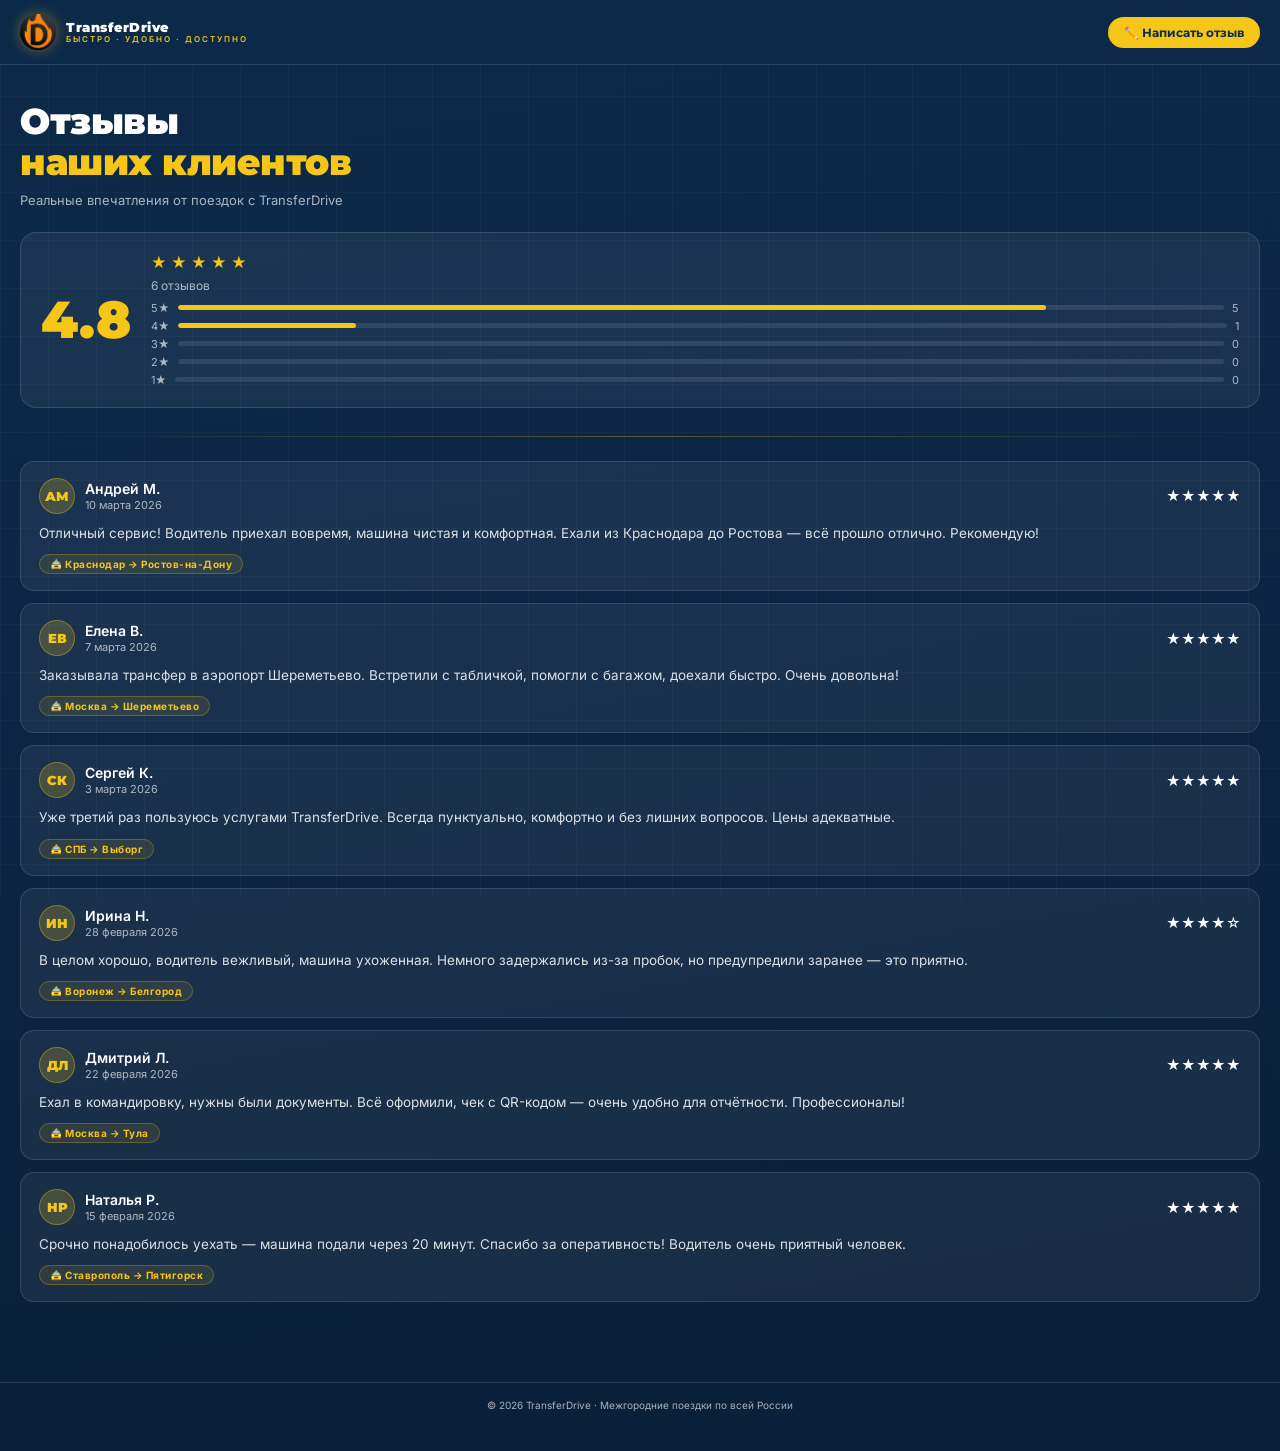
==== reviews.html @ 56303935 "Add files via upload" ====
<!DOCTYPE html>
<html lang="ru">
<head>
  <meta charset="UTF-8">
  <meta name="viewport" content="width=device-width, initial-scale=1.0">
  <title>TransferDrive — Отзывы</title>
  <link href="https://fonts.googleapis.com/css2?family=Montserrat:wght@400;600;700;900&family=Inter:wght@400;500&display=swap" rel="stylesheet">
  <style>
    :root {
      --navy: #0d2a4a;
      --gold: #f5c518;
      --white: #ffffff;
      --muted: rgba(255,255,255,0.65);
      --card: rgba(255,255,255,0.06);
      --bdr: rgba(255,255,255,0.12);
    }
    *, *::before, *::after { box-sizing: border-box; margin: 0; padding: 0; }
    html { scroll-behavior: smooth; }
    body {
      font-family: 'Inter', sans-serif;
      background: linear-gradient(170deg, #0d2a4a 0%, #0a1f38 100%);
      color: var(--white);
      min-height: 100vh;
      overflow-x: hidden;
    }
    .bg-grid {
      position: fixed; inset: 0; z-index: 0; pointer-events: none;
      background-image:
        linear-gradient(rgba(255,255,255,0.03) 1px, transparent 1px),
        linear-gradient(90deg, rgba(255,255,255,0.03) 1px, transparent 1px);
      background-size: 48px 48px;
    }

    /* HEADER */
    header {
      position: sticky; top: 0; z-index: 10;
      display: flex; align-items: center; justify-content: space-between;
      padding: 14px 20px;
      border-bottom: 1px solid var(--bdr);
      backdrop-filter: blur(12px);
      background: rgba(13,42,74,0.85);
    }
    .logo { display: flex; align-items: center; gap: 10px; text-decoration: none; }
    .logo-text {
      font-family: 'Montserrat', sans-serif; font-weight: 900;
      font-size: 13px; letter-spacing: 0.5px; color: var(--white); line-height: 1.1;
    }
    .logo-sub { font-size: 8px; letter-spacing: 2px; color: var(--gold); font-weight: 600; }
    .review-btn-header {
      font-family: 'Montserrat', sans-serif;
      font-weight: 700; font-size: 12px;
      color: #0d2a4a;
      background: var(--gold);
      border: none; border-radius: 20px;
      padding: 8px 16px; cursor: pointer;
      text-decoration: none;
      transition: background 0.15s, transform 0.15s;
      white-space: nowrap;
    }
    .review-btn-header:hover { background: #ffe040; transform: translateY(-1px); }

    /* PAGE TITLE */
    .page-title {
      position: relative; z-index: 5;
      padding: 36px 20px 24px;
    }
    .page-title h1 {
      font-family: 'Montserrat', sans-serif;
      font-size: clamp(24px, 6vw, 36px);
      font-weight: 900; line-height: 1.15; letter-spacing: -0.5px;
    }
    .page-title h1 em { font-style: normal; color: var(--gold); display: block; }
    .page-title p { font-size: 13px; color: var(--muted); margin-top: 8px; }

    /* RATING SUMMARY */
    .rating-summary {
      position: relative; z-index: 5;
      margin: 0 20px 28px;
      background: var(--card);
      border: 1px solid var(--bdr);
      border-radius: 16px;
      padding: 20px;
      display: flex; align-items: center; gap: 20px;
    }
    .rating-big {
      font-family: 'Montserrat', sans-serif;
      font-size: 52px; font-weight: 900;
      color: var(--gold); line-height: 1;
      flex-shrink: 0;
    }
    .rating-right { flex: 1; }
    .stars-row { display: flex; gap: 4px; margin-bottom: 6px; }
    .star { font-size: 20px; }
    .rating-count { font-size: 12px; color: var(--muted); }
    .bars { display: flex; flex-direction: column; gap: 4px; margin-top: 8px; }
    .bar-row { display: flex; align-items: center; gap: 8px; font-size: 11px; color: var(--muted); }
    .bar-track { flex: 1; height: 5px; background: rgba(255,255,255,0.1); border-radius: 3px; overflow: hidden; }
    .bar-fill { height: 100%; background: var(--gold); border-radius: 3px; transition: width 0.8s ease; }

    /* WRITE REVIEW FORM */
    .write-section {
      position: relative; z-index: 5;
      margin: 0 20px 28px;
      background: linear-gradient(135deg, rgba(30,77,130,0.4), rgba(13,42,74,0.7));
      border: 1px solid rgba(245,197,24,0.25);
      border-radius: 20px;
      padding: 24px 20px;
      display: none;
    }
    .write-section.open { display: block; }
    .write-section h2 {
      font-family: 'Montserrat', sans-serif;
      font-size: 17px; font-weight: 900; margin-bottom: 16px;
    }
    .stars-input { display: flex; gap: 6px; margin-bottom: 16px; }
    .stars-input span {
      font-size: 32px; cursor: pointer;
      transition: transform 0.15s;
      filter: grayscale(1) opacity(0.4);
    }
    .stars-input span.active { filter: none; }
    .stars-input span:hover { transform: scale(1.2); }
    .form-group { margin-bottom: 14px; }
    .form-group label {
      display: block; font-size: 12px; color: var(--muted);
      margin-bottom: 6px; letter-spacing: 0.3px;
    }
    .form-group input,
    .form-group textarea {
      width: 100%;
      background: rgba(255,255,255,0.07);
      border: 1px solid var(--bdr);
      border-radius: 10px;
      padding: 12px 14px;
      color: var(--white);
      font-family: 'Inter', sans-serif;
      font-size: 14px;
      outline: none;
      transition: border-color 0.2s;
      resize: none;
    }
    .form-group input:focus,
    .form-group textarea:focus { border-color: rgba(245,197,24,0.5); }
    .form-group input::placeholder,
    .form-group textarea::placeholder { color: rgba(255,255,255,0.25); }
    .submit-btn {
      width: 100%;
      background: var(--gold);
      color: #0d2a4a;
      font-family: 'Montserrat', sans-serif;
      font-weight: 900; font-size: 15px;
      border: none; border-radius: 50px;
      padding: 16px; cursor: pointer;
      transition: background 0.15s, transform 0.15s;
    }
    .submit-btn:hover { background: #ffe040; transform: translateY(-1px); }
    .submit-btn:active { transform: scale(0.97); }
    .success-msg {
      display: none;
      text-align: center;
      padding: 20px 0 4px;
      font-size: 15px;
      color: var(--gold);
      font-weight: 600;
    }

    /* REVIEWS LIST */
    .reviews-list {
      position: relative; z-index: 5;
      padding: 0 20px 80px;
      display: flex; flex-direction: column; gap: 12px;
    }
    .review-card {
      background: var(--card);
      border: 1px solid var(--bdr);
      border-radius: 14px;
      padding: 16px 18px;
      opacity: 0; transform: translateY(16px);
      transition: opacity 0.4s ease, transform 0.4s ease;
    }
    .review-card.visible { opacity: 1; transform: translateY(0); }
    .review-header { display: flex; align-items: center; justify-content: space-between; margin-bottom: 8px; }
    .reviewer { display: flex; align-items: center; gap: 10px; }
    .avatar {
      width: 36px; height: 36px; border-radius: 50%;
      background: rgba(245,197,24,0.2);
      border: 1px solid rgba(245,197,24,0.35);
      display: flex; align-items: center; justify-content: center;
      font-family: 'Montserrat', sans-serif;
      font-weight: 900; font-size: 13px; color: var(--gold);
      flex-shrink: 0;
    }
    .reviewer-name { font-weight: 600; font-size: 14px; }
    .reviewer-date { font-size: 11px; color: var(--muted); margin-top: 1px; }
    .review-stars { display: flex; gap: 2px; font-size: 14px; }
    .review-text { font-size: 13.5px; line-height: 1.65; color: rgba(255,255,255,0.85); }
    .route-tag {
      display: inline-block;
      margin-top: 10px;
      background: rgba(245,197,24,0.1);
      border: 1px solid rgba(245,197,24,0.25);
      color: var(--gold);
      font-size: 10px; font-weight: 700;
      letter-spacing: 0.5px;
      padding: 3px 10px; border-radius: 12px;
    }

    /* DIVIDER */
    .divider {
      position: relative; z-index: 5;
      height: 1px;
      background: linear-gradient(90deg, transparent, rgba(245,197,24,0.3), transparent);
      margin: 4px 20px 24px;
    }

    footer {
      position: relative; z-index: 5;
      text-align: center;
      padding: 16px 20px 40px;
      font-size: 10px; color: var(--muted);
      border-top: 1px solid var(--bdr);
    }

    @keyframes fadeUp {
      from { opacity: 0; transform: translateY(20px); }
      to   { opacity: 1; transform: translateY(0); }
    }
    .page-title { animation: fadeUp 0.6s ease both; }
    .rating-summary { animation: fadeUp 0.6s 0.1s ease both; }
  </style>
</head>
<body>
<div class="bg-grid"></div>

<header>
  <a href="index.html" class="logo">
    <img src="assets/logo.jpg" style="width:36px;height:36px;border-radius:50%;object-fit:cover;box-shadow:0 0 14px rgba(245,197,24,0.4);">
    <div>
      <div class="logo-text">TransferDrive</div>
      <div class="logo-sub">БЫСТРО · УДОБНО · ДОСТУПНО</div>
    </div>
  </a>
  <button class="review-btn-header" onclick="toggleForm()">✏️ Написать отзыв</button>
</header>

<div class="page-title">
  <h1>Отзывы<em>наших клиентов</em></h1>
  <p>Реальные впечатления от поездок с TransferDrive</p>
</div>

<div class="rating-summary">
  <div class="rating-big" id="avgRating">4.9</div>
  <div class="rating-right">
    <div class="stars-row" id="avgStars"></div>
    <div class="rating-count" id="ratingCount">18 отзывов</div>
    <div class="bars" id="barsContainer"></div>
  </div>
</div>

<div class="write-section" id="writeSection">
  <h2>Ваш отзыв</h2>
  <div class="stars-input" id="starsInput">
    <span data-v="1">★</span>
    <span data-v="2">★</span>
    <span data-v="3">★</span>
    <span data-v="4">★</span>
    <span data-v="5">★</span>
  </div>
  <div class="form-group">
    <label>Ваше имя</label>
    <input type="text" id="inputName" placeholder="Например, Александр">
  </div>
  <div class="form-group">
    <label>Маршрут (необязательно)</label>
    <input type="text" id="inputRoute" placeholder="Например, Москва → Воронеж">
  </div>
  <div class="form-group">
    <label>Текст отзыва</label>
    <textarea id="inputText" rows="4" placeholder="Расскажите о вашей поездке..."></textarea>
  </div>
  <button class="submit-btn" onclick="submitReview()">Отправить отзыв</button>
  <div class="success-msg" id="successMsg">✅ Спасибо! Ваш отзыв добавлен.</div>
</div>

<div class="divider"></div>

<div class="reviews-list" id="reviewsList"></div>

<footer>© 2026 TransferDrive · Межгородние поездки по всей России</footer>

<script>
const REVIEWS_KEY = 'td_reviews';

const defaultReviews = [
  { name: 'Андрей М.', rating: 5, text: 'Отличный сервис! Водитель приехал вовремя, машина чистая и комфортная. Ехали из Краснодара до Ростова — всё прошло отлично. Рекомендую!', route: 'Краснодар → Ростов-на-Дону', date: '10 марта 2026' },
  { name: 'Елена В.', rating: 5, text: 'Заказывала трансфер в аэропорт Шереметьево. Встретили с табличкой, помогли с багажом, доехали быстро. Очень довольна!', route: 'Москва → Шереметьево', date: '7 марта 2026' },
  { name: 'Сергей К.', rating: 5, text: 'Уже третий раз пользуюсь услугами TransferDrive. Всегда пунктуально, комфортно и без лишних вопросов. Цены адекватные.', route: 'СПБ → Выборг', date: '3 марта 2026' },
  { name: 'Ирина Н.', rating: 4, text: 'В целом хорошо, водитель вежливый, машина ухоженная. Немного задержались из-за пробок, но предупредили заранее — это приятно.', route: 'Воронеж → Белгород', date: '28 февраля 2026' },
  { name: 'Дмитрий Л.', rating: 5, text: 'Ехал в командировку, нужны были документы. Всё оформили, чек с QR-кодом — очень удобно для отчётности. Профессионалы!', route: 'Москва → Тула', date: '22 февраля 2026' },
  { name: 'Наталья Р.', rating: 5, text: 'Срочно понадобилось уехать — машина подали через 20 минут. Спасибо за оперативность! Водитель очень приятный человек.', route: 'Ставрополь → Пятигорск', date: '15 февраля 2026' },
];

function loadReviews() {
  try {
    const stored = JSON.parse(localStorage.getItem(REVIEWS_KEY) || '[]');
    return [...stored, ...defaultReviews];
  } catch { return defaultReviews; }
}

function saveReview(r) {
  try {
    const stored = JSON.parse(localStorage.getItem(REVIEWS_KEY) || '[]');
    stored.unshift(r);
    localStorage.setItem(REVIEWS_KEY, JSON.stringify(stored));
  } catch {}
}

function initials(name) {
  return name.split(' ').map(w => w[0]).join('').toUpperCase().slice(0,2);
}

function starsStr(n) {
  return '★'.repeat(n) + '☆'.repeat(5 - n);
}

function renderStars(container, val) {
  container.innerHTML = '';
  for (let i = 1; i <= 5; i++) {
    const s = document.createElement('span');
    s.textContent = '★';
    s.style.color = i <= val ? '#f5c518' : 'rgba(255,255,255,0.2)';
    s.style.fontSize = '15px';
    container.appendChild(s);
  }
}

function renderSummary(reviews) {
  const total = reviews.length;
  const avg = total ? (reviews.reduce((s, r) => s + r.rating, 0) / total).toFixed(1) : '0.0';
  document.getElementById('avgRating').textContent = avg;
  document.getElementById('ratingCount').textContent = total + ' ' + (total === 1 ? 'отзыв' : total < 5 ? 'отзыва' : 'отзывов');
  renderStars(document.getElementById('avgStars'), Math.round(avg));

  const bars = document.getElementById('barsContainer');
  bars.innerHTML = '';
  for (let s = 5; s >= 1; s--) {
    const cnt = reviews.filter(r => r.rating === s).length;
    const pct = total ? Math.round(cnt / total * 100) : 0;
    bars.innerHTML += `<div class="bar-row"><span>${s}★</span><div class="bar-track"><div class="bar-fill" style="width:${pct}%"></div></div><span>${cnt}</span></div>`;
  }
}

function renderCard(r) {
  const card = document.createElement('div');
  card.className = 'review-card';
  card.innerHTML = `
    <div class="review-header">
      <div class="reviewer">
        <div class="avatar">${initials(r.name)}</div>
        <div>
          <div class="reviewer-name">${r.name}</div>
          <div class="reviewer-date">${r.date || ''}</div>
        </div>
      </div>
      <div class="review-stars">${starsStr(r.rating)}</div>
    </div>
    <div class="review-text">${r.text}</div>
    ${r.route ? `<span class="route-tag">🚖 ${r.route}</span>` : ''}
  `;
  return card;
}

function renderAll() {
  const reviews = loadReviews();
  renderSummary(reviews);
  const list = document.getElementById('reviewsList');
  list.innerHTML = '';
  reviews.forEach((r, i) => {
    const card = renderCard(r);
    list.appendChild(card);
    setTimeout(() => {
      const obs = new IntersectionObserver(entries => {
        entries.forEach(e => { if (e.isIntersecting) { card.classList.add('visible'); obs.unobserve(card); } });
      }, { threshold: 0.1 });
      obs.observe(card);
    }, i * 60);
  });
}

let selectedRating = 0;
const starsInput = document.getElementById('starsInput');
starsInput.querySelectorAll('span').forEach(s => {
  s.addEventListener('click', () => {
    selectedRating = +s.dataset.v;
    starsInput.querySelectorAll('span').forEach(x => x.classList.toggle('active', +x.dataset.v <= selectedRating));
  });
  s.addEventListener('mouseover', () => {
    starsInput.querySelectorAll('span').forEach(x => x.classList.toggle('active', +x.dataset.v <= +s.dataset.v));
  });
  s.addEventListener('mouseout', () => {
    starsInput.querySelectorAll('span').forEach(x => x.classList.toggle('active', +x.dataset.v <= selectedRating));
  });
});

function toggleForm() {
  const sec = document.getElementById('writeSection');
  sec.classList.toggle('open');
  if (sec.classList.contains('open')) sec.scrollIntoView({ behavior: 'smooth', block: 'start' });
}

function submitReview() {
  const name = document.getElementById('inputName').value.trim();
  const text = document.getElementById('inputText').value.trim();
  if (!name) { document.getElementById('inputName').focus(); return; }
  if (!selectedRating) { starsInput.style.outline = '1px solid rgba(245,197,24,0.5)'; return; }
  if (!text) { document.getElementById('inputText').focus(); return; }

  const route = document.getElementById('inputRoute').value.trim();
  const now = new Date();
  const date = now.toLocaleDateString('ru-RU', { day: 'numeric', month: 'long', year: 'numeric' });

  saveReview({ name, rating: selectedRating, text, route, date });
  document.getElementById('successMsg').style.display = 'block';
  document.querySelector('.submit-btn').style.display = 'none';

  setTimeout(() => {
    document.getElementById('writeSection').classList.remove('open');
    document.getElementById('inputName').value = '';
    document.getElementById('inputText').value = '';
    document.getElementById('inputRoute').value = '';
    document.getElementById('successMsg').style.display = 'none';
    document.querySelector('.submit-btn').style.display = 'block';
    selectedRating = 0;
    starsInput.querySelectorAll('span').forEach(x => x.classList.remove('active'));
    renderAll();
  }, 1800);
}

renderAll();
</script>
</body>
</html>
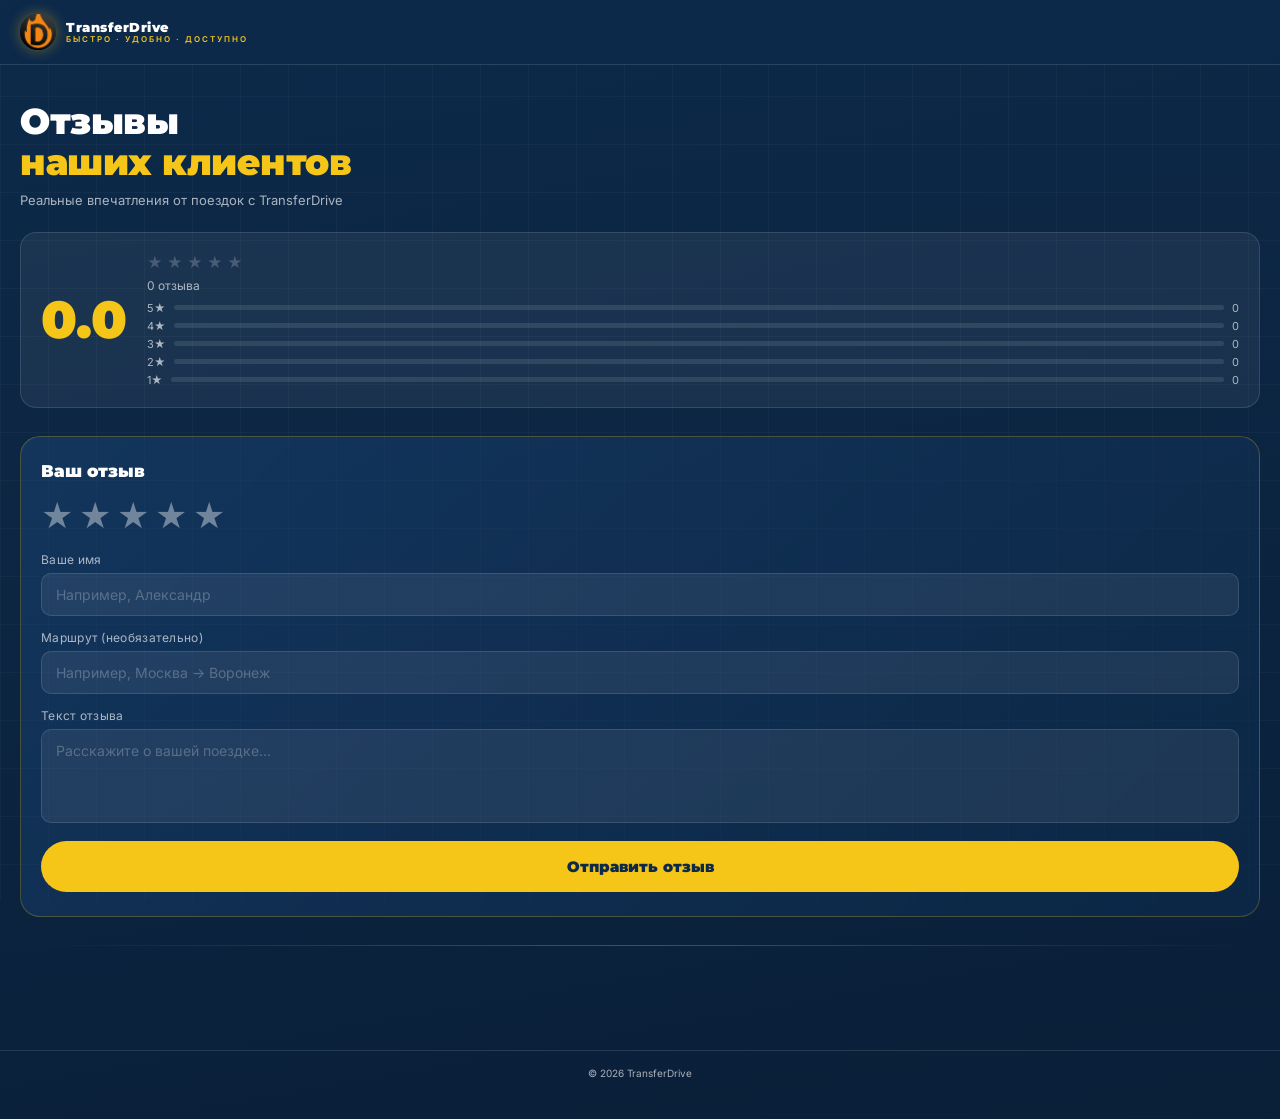
==== commit 9587cd70: "Create reviews.html" ====
--- a/reviews.html
+++ b/reviews.html
@@ -5,230 +5,9 @@
   <meta name="viewport" content="width=device-width, initial-scale=1.0">
   <title>TransferDrive — Отзывы</title>
   <link href="https://fonts.googleapis.com/css2?family=Montserrat:wght@400;600;700;900&family=Inter:wght@400;500&display=swap" rel="stylesheet">
-  <style>
-    :root {
-      --navy: #0d2a4a;
-      --gold: #f5c518;
-      --white: #ffffff;
-      --muted: rgba(255,255,255,0.65);
-      --card: rgba(255,255,255,0.06);
-      --bdr: rgba(255,255,255,0.12);
-    }
-    *, *::before, *::after { box-sizing: border-box; margin: 0; padding: 0; }
-    html { scroll-behavior: smooth; }
-    body {
-      font-family: 'Inter', sans-serif;
-      background: linear-gradient(170deg, #0d2a4a 0%, #0a1f38 100%);
-      color: var(--white);
-      min-height: 100vh;
-      overflow-x: hidden;
-    }
-    .bg-grid {
-      position: fixed; inset: 0; z-index: 0; pointer-events: none;
-      background-image:
-        linear-gradient(rgba(255,255,255,0.03) 1px, transparent 1px),
-        linear-gradient(90deg, rgba(255,255,255,0.03) 1px, transparent 1px);
-      background-size: 48px 48px;
-    }
+  <link rel="stylesheet" href="style2.css">
+</head>
 
-    /* HEADER */
-    header {
-      position: sticky; top: 0; z-index: 10;
-      display: flex; align-items: center; justify-content: space-between;
-      padding: 14px 20px;
-      border-bottom: 1px solid var(--bdr);
-      backdrop-filter: blur(12px);
-      background: rgba(13,42,74,0.85);
-    }
-    .logo { display: flex; align-items: center; gap: 10px; text-decoration: none; }
-    .logo-text {
-      font-family: 'Montserrat', sans-serif; font-weight: 900;
-      font-size: 13px; letter-spacing: 0.5px; color: var(--white); line-height: 1.1;
-    }
-    .logo-sub { font-size: 8px; letter-spacing: 2px; color: var(--gold); font-weight: 600; }
-    .review-btn-header {
-      font-family: 'Montserrat', sans-serif;
-      font-weight: 700; font-size: 12px;
-      color: #0d2a4a;
-      background: var(--gold);
-      border: none; border-radius: 20px;
-      padding: 8px 16px; cursor: pointer;
-      text-decoration: none;
-      transition: background 0.15s, transform 0.15s;
-      white-space: nowrap;
-    }
-    .review-btn-header:hover { background: #ffe040; transform: translateY(-1px); }
-
-    /* PAGE TITLE */
-    .page-title {
-      position: relative; z-index: 5;
-      padding: 36px 20px 24px;
-    }
-    .page-title h1 {
-      font-family: 'Montserrat', sans-serif;
-      font-size: clamp(24px, 6vw, 36px);
-      font-weight: 900; line-height: 1.15; letter-spacing: -0.5px;
-    }
-    .page-title h1 em { font-style: normal; color: var(--gold); display: block; }
-    .page-title p { font-size: 13px; color: var(--muted); margin-top: 8px; }
-
-    /* RATING SUMMARY */
-    .rating-summary {
-      position: relative; z-index: 5;
-      margin: 0 20px 28px;
-      background: var(--card);
-      border: 1px solid var(--bdr);
-      border-radius: 16px;
-      padding: 20px;
-      display: flex; align-items: center; gap: 20px;
-    }
-    .rating-big {
-      font-family: 'Montserrat', sans-serif;
-      font-size: 52px; font-weight: 900;
-      color: var(--gold); line-height: 1;
-      flex-shrink: 0;
-    }
-    .rating-right { flex: 1; }
-    .stars-row { display: flex; gap: 4px; margin-bottom: 6px; }
-    .star { font-size: 20px; }
-    .rating-count { font-size: 12px; color: var(--muted); }
-    .bars { display: flex; flex-direction: column; gap: 4px; margin-top: 8px; }
-    .bar-row { display: flex; align-items: center; gap: 8px; font-size: 11px; color: var(--muted); }
-    .bar-track { flex: 1; height: 5px; background: rgba(255,255,255,0.1); border-radius: 3px; overflow: hidden; }
-    .bar-fill { height: 100%; background: var(--gold); border-radius: 3px; transition: width 0.8s ease; }
-
-    /* WRITE REVIEW FORM */
-    .write-section {
-      position: relative; z-index: 5;
-      margin: 0 20px 28px;
-      background: linear-gradient(135deg, rgba(30,77,130,0.4), rgba(13,42,74,0.7));
-      border: 1px solid rgba(245,197,24,0.25);
-      border-radius: 20px;
-      padding: 24px 20px;
-      display: none;
-    }
-    .write-section.open { display: block; }
-    .write-section h2 {
-      font-family: 'Montserrat', sans-serif;
-      font-size: 17px; font-weight: 900; margin-bottom: 16px;
-    }
-    .stars-input { display: flex; gap: 6px; margin-bottom: 16px; }
-    .stars-input span {
-      font-size: 32px; cursor: pointer;
-      transition: transform 0.15s;
-      filter: grayscale(1) opacity(0.4);
-    }
-    .stars-input span.active { filter: none; }
-    .stars-input span:hover { transform: scale(1.2); }
-    .form-group { margin-bottom: 14px; }
-    .form-group label {
-      display: block; font-size: 12px; color: var(--muted);
-      margin-bottom: 6px; letter-spacing: 0.3px;
-    }
-    .form-group input,
-    .form-group textarea {
-      width: 100%;
-      background: rgba(255,255,255,0.07);
-      border: 1px solid var(--bdr);
-      border-radius: 10px;
-      padding: 12px 14px;
-      color: var(--white);
-      font-family: 'Inter', sans-serif;
-      font-size: 14px;
-      outline: none;
-      transition: border-color 0.2s;
-      resize: none;
-    }
-    .form-group input:focus,
-    .form-group textarea:focus { border-color: rgba(245,197,24,0.5); }
-    .form-group input::placeholder,
-    .form-group textarea::placeholder { color: rgba(255,255,255,0.25); }
-    .submit-btn {
-      width: 100%;
-      background: var(--gold);
-      color: #0d2a4a;
-      font-family: 'Montserrat', sans-serif;
-      font-weight: 900; font-size: 15px;
-      border: none; border-radius: 50px;
-      padding: 16px; cursor: pointer;
-      transition: background 0.15s, transform 0.15s;
-    }
-    .submit-btn:hover { background: #ffe040; transform: translateY(-1px); }
-    .submit-btn:active { transform: scale(0.97); }
-    .success-msg {
-      display: none;
-      text-align: center;
-      padding: 20px 0 4px;
-      font-size: 15px;
-      color: var(--gold);
-      font-weight: 600;
-    }
-
-    /* REVIEWS LIST */
-    .reviews-list {
-      position: relative; z-index: 5;
-      padding: 0 20px 80px;
-      display: flex; flex-direction: column; gap: 12px;
-    }
-    .review-card {
-      background: var(--card);
-      border: 1px solid var(--bdr);
-      border-radius: 14px;
-      padding: 16px 18px;
-      opacity: 0; transform: translateY(16px);
-      transition: opacity 0.4s ease, transform 0.4s ease;
-    }
-    .review-card.visible { opacity: 1; transform: translateY(0); }
-    .review-header { display: flex; align-items: center; justify-content: space-between; margin-bottom: 8px; }
-    .reviewer { display: flex; align-items: center; gap: 10px; }
-    .avatar {
-      width: 36px; height: 36px; border-radius: 50%;
-      background: rgba(245,197,24,0.2);
-      border: 1px solid rgba(245,197,24,0.35);
-      display: flex; align-items: center; justify-content: center;
-      font-family: 'Montserrat', sans-serif;
-      font-weight: 900; font-size: 13px; color: var(--gold);
-      flex-shrink: 0;
-    }
-    .reviewer-name { font-weight: 600; font-size: 14px; }
-    .reviewer-date { font-size: 11px; color: var(--muted); margin-top: 1px; }
-    .review-stars { display: flex; gap: 2px; font-size: 14px; }
-    .review-text { font-size: 13.5px; line-height: 1.65; color: rgba(255,255,255,0.85); }
-    .route-tag {
-      display: inline-block;
-      margin-top: 10px;
-      background: rgba(245,197,24,0.1);
-      border: 1px solid rgba(245,197,24,0.25);
-      color: var(--gold);
-      font-size: 10px; font-weight: 700;
-      letter-spacing: 0.5px;
-      padding: 3px 10px; border-radius: 12px;
-    }
-
-    /* DIVIDER */
-    .divider {
-      position: relative; z-index: 5;
-      height: 1px;
-      background: linear-gradient(90deg, transparent, rgba(245,197,24,0.3), transparent);
-      margin: 4px 20px 24px;
-    }
-
-    footer {
-      position: relative; z-index: 5;
-      text-align: center;
-      padding: 16px 20px 40px;
-      font-size: 10px; color: var(--muted);
-      border-top: 1px solid var(--bdr);
-    }
-
-    @keyframes fadeUp {
-      from { opacity: 0; transform: translateY(20px); }
-      to   { opacity: 1; transform: translateY(0); }
-    }
-    .page-title { animation: fadeUp 0.6s ease both; }
-    .rating-summary { animation: fadeUp 0.6s 0.1s ease both; }
-  </style>
-</head>
 <body>
 <div class="bg-grid"></div>
 
@@ -240,7 +19,6 @@
       <div class="logo-sub">БЫСТРО · УДОБНО · ДОСТУПНО</div>
     </div>
   </a>
-  <button class="review-btn-header" onclick="toggleForm()">✏️ Написать отзыв</button>
 </header>
 
 <div class="page-title">
@@ -286,157 +64,9 @@
 
 <div class="reviews-list" id="reviewsList"></div>
 
-<footer>© 2026 TransferDrive · Межгородние поездки по всей России</footer>
+<footer>© 2026 TransferDrive</footer>
 
-<script>
-const REVIEWS_KEY = 'td_reviews';
+<script src="script2.js"></script>
+</body>
 
-const defaultReviews = [
-  { name: 'Андрей М.', rating: 5, text: 'Отличный сервис! Водитель приехал вовремя, машина чистая и комфортная. Ехали из Краснодара до Ростова — всё прошло отлично. Рекомендую!', route: 'Краснодар → Ростов-на-Дону', date: '10 марта 2026' },
-  { name: 'Елена В.', rating: 5, text: 'Заказывала трансфер в аэропорт Шереметьево. Встретили с табличкой, помогли с багажом, доехали быстро. Очень довольна!', route: 'Москва → Шереметьево', date: '7 марта 2026' },
-  { name: 'Сергей К.', rating: 5, text: 'Уже третий раз пользуюсь услугами TransferDrive. Всегда пунктуально, комфортно и без лишних вопросов. Цены адекватные.', route: 'СПБ → Выборг', date: '3 марта 2026' },
-  { name: 'Ирина Н.', rating: 4, text: 'В целом хорошо, водитель вежливый, машина ухоженная. Немного задержались из-за пробок, но предупредили заранее — это приятно.', route: 'Воронеж → Белгород', date: '28 февраля 2026' },
-  { name: 'Дмитрий Л.', rating: 5, text: 'Ехал в командировку, нужны были документы. Всё оформили, чек с QR-кодом — очень удобно для отчётности. Профессионалы!', route: 'Москва → Тула', date: '22 февраля 2026' },
-  { name: 'Наталья Р.', rating: 5, text: 'Срочно понадобилось уехать — машина подали через 20 минут. Спасибо за оперативность! Водитель очень приятный человек.', route: 'Ставрополь → Пятигорск', date: '15 февраля 2026' },
-];
-
-function loadReviews() {
-  try {
-    const stored = JSON.parse(localStorage.getItem(REVIEWS_KEY) || '[]');
-    return [...stored, ...defaultReviews];
-  } catch { return defaultReviews; }
-}
-
-function saveReview(r) {
-  try {
-    const stored = JSON.parse(localStorage.getItem(REVIEWS_KEY) || '[]');
-    stored.unshift(r);
-    localStorage.setItem(REVIEWS_KEY, JSON.stringify(stored));
-  } catch {}
-}
-
-function initials(name) {
-  return name.split(' ').map(w => w[0]).join('').toUpperCase().slice(0,2);
-}
-
-function starsStr(n) {
-  return '★'.repeat(n) + '☆'.repeat(5 - n);
-}
-
-function renderStars(container, val) {
-  container.innerHTML = '';
-  for (let i = 1; i <= 5; i++) {
-    const s = document.createElement('span');
-    s.textContent = '★';
-    s.style.color = i <= val ? '#f5c518' : 'rgba(255,255,255,0.2)';
-    s.style.fontSize = '15px';
-    container.appendChild(s);
-  }
-}
-
-function renderSummary(reviews) {
-  const total = reviews.length;
-  const avg = total ? (reviews.reduce((s, r) => s + r.rating, 0) / total).toFixed(1) : '0.0';
-  document.getElementById('avgRating').textContent = avg;
-  document.getElementById('ratingCount').textContent = total + ' ' + (total === 1 ? 'отзыв' : total < 5 ? 'отзыва' : 'отзывов');
-  renderStars(document.getElementById('avgStars'), Math.round(avg));
-
-  const bars = document.getElementById('barsContainer');
-  bars.innerHTML = '';
-  for (let s = 5; s >= 1; s--) {
-    const cnt = reviews.filter(r => r.rating === s).length;
-    const pct = total ? Math.round(cnt / total * 100) : 0;
-    bars.innerHTML += `<div class="bar-row"><span>${s}★</span><div class="bar-track"><div class="bar-fill" style="width:${pct}%"></div></div><span>${cnt}</span></div>`;
-  }
-}
-
-function renderCard(r) {
-  const card = document.createElement('div');
-  card.className = 'review-card';
-  card.innerHTML = `
-    <div class="review-header">
-      <div class="reviewer">
-        <div class="avatar">${initials(r.name)}</div>
-        <div>
-          <div class="reviewer-name">${r.name}</div>
-          <div class="reviewer-date">${r.date || ''}</div>
-        </div>
-      </div>
-      <div class="review-stars">${starsStr(r.rating)}</div>
-    </div>
-    <div class="review-text">${r.text}</div>
-    ${r.route ? `<span class="route-tag">🚖 ${r.route}</span>` : ''}
-  `;
-  return card;
-}
-
-function renderAll() {
-  const reviews = loadReviews();
-  renderSummary(reviews);
-  const list = document.getElementById('reviewsList');
-  list.innerHTML = '';
-  reviews.forEach((r, i) => {
-    const card = renderCard(r);
-    list.appendChild(card);
-    setTimeout(() => {
-      const obs = new IntersectionObserver(entries => {
-        entries.forEach(e => { if (e.isIntersecting) { card.classList.add('visible'); obs.unobserve(card); } });
-      }, { threshold: 0.1 });
-      obs.observe(card);
-    }, i * 60);
-  });
-}
-
-let selectedRating = 0;
-const starsInput = document.getElementById('starsInput');
-starsInput.querySelectorAll('span').forEach(s => {
-  s.addEventListener('click', () => {
-    selectedRating = +s.dataset.v;
-    starsInput.querySelectorAll('span').forEach(x => x.classList.toggle('active', +x.dataset.v <= selectedRating));
-  });
-  s.addEventListener('mouseover', () => {
-    starsInput.querySelectorAll('span').forEach(x => x.classList.toggle('active', +x.dataset.v <= +s.dataset.v));
-  });
-  s.addEventListener('mouseout', () => {
-    starsInput.querySelectorAll('span').forEach(x => x.classList.toggle('active', +x.dataset.v <= selectedRating));
-  });
-});
-
-function toggleForm() {
-  const sec = document.getElementById('writeSection');
-  sec.classList.toggle('open');
-  if (sec.classList.contains('open')) sec.scrollIntoView({ behavior: 'smooth', block: 'start' });
-}
-
-function submitReview() {
-  const name = document.getElementById('inputName').value.trim();
-  const text = document.getElementById('inputText').value.trim();
-  if (!name) { document.getElementById('inputName').focus(); return; }
-  if (!selectedRating) { starsInput.style.outline = '1px solid rgba(245,197,24,0.5)'; return; }
-  if (!text) { document.getElementById('inputText').focus(); return; }
-
-  const route = document.getElementById('inputRoute').value.trim();
-  const now = new Date();
-  const date = now.toLocaleDateString('ru-RU', { day: 'numeric', month: 'long', year: 'numeric' });
-
-  saveReview({ name, rating: selectedRating, text, route, date });
-  document.getElementById('successMsg').style.display = 'block';
-  document.querySelector('.submit-btn').style.display = 'none';
-
-  setTimeout(() => {
-    document.getElementById('writeSection').classList.remove('open');
-    document.getElementById('inputName').value = '';
-    document.getElementById('inputText').value = '';
-    document.getElementById('inputRoute').value = '';
-    document.getElementById('successMsg').style.display = 'none';
-    document.querySelector('.submit-btn').style.display = 'block';
-    selectedRating = 0;
-    starsInput.querySelectorAll('span').forEach(x => x.classList.remove('active'));
-    renderAll();
-  }, 1800);
-}
-
-renderAll();
-</script>
-</body>
-</html>
+</html>
--- a/style2.css
+++ b/style2.css
@@ -0,0 +1,293 @@
+:root {
+  --navy: #0d2a4a;
+  --gold: #f5c518;
+  --white: #ffffff;
+  --muted: rgba(255,255,255,0.65);
+  --card: rgba(255,255,255,0.06);
+  --bdr: rgba(255,255,255,0.12);
+}
+
+*, *::before, *::after { box-sizing: border-box; margin: 0; padding: 0; }
+html { scroll-behavior: smooth; }
+
+body {
+  font-family: 'Inter', sans-serif;
+  background: linear-gradient(170deg, #0d2a4a 0%, #0a1f38 100%);
+  color: var(--white);
+  min-height: 100vh;
+  overflow-x: hidden;
+}
+
+.bg-grid {
+  position: fixed; inset: 0; z-index: 0; pointer-events: none;
+  background-image:
+    linear-gradient(rgba(255,255,255,0.03) 1px, transparent 1px),
+    linear-gradient(90deg, rgba(255,255,255,0.03) 1px, transparent 1px);
+  background-size: 48px 48px;
+}
+
+header {
+  position: sticky; top: 0; z-index: 10;
+  display: flex; align-items: center; justify-content: space-between;
+  padding: 14px 20px;
+  border-bottom: 1px solid var(--bdr);
+  backdrop-filter: blur(12px);
+  background: rgba(13,42,74,0.85);
+}
+
+.logo { display: flex; align-items: center; gap: 10px; text-decoration: none; }
+
+.logo-text {
+  font-family: 'Montserrat', sans-serif; font-weight: 900;
+  font-size: 13px; letter-spacing: 0.5px; color: var(--white); line-height: 1.1;
+}
+
+.logo-sub { font-size: 8px; letter-spacing: 2px; color: var(--gold); font-weight: 600; }
+
+.review-btn-header {
+  font-family: 'Montserrat', sans-serif;
+  font-weight: 700; font-size: 12px;
+  color: #0d2a4a;
+  background: var(--gold);
+  border: none; border-radius: 20px;
+  padding: 8px 16px; cursor: pointer;
+  text-decoration: none;
+  transition: background 0.15s, transform 0.15s;
+  white-space: nowrap;
+}
+
+.review-btn-header:hover { background: #ffe040; transform: translateY(-1px); }
+
+.page-title {
+  position: relative; z-index: 5;
+  padding: 36px 20px 24px;
+}
+
+.page-title h1 {
+  font-family: 'Montserrat', sans-serif;
+  font-size: clamp(24px, 6vw, 36px);
+  font-weight: 900; line-height: 1.15; letter-spacing: -0.5px;
+}
+
+.page-title h1 em { font-style: normal; color: var(--gold); display: block; }
+
+.page-title p { font-size: 13px; color: var(--muted); margin-top: 8px; }
+
+.rating-summary {
+  position: relative; z-index: 5;
+  margin: 0 20px 28px;
+  background: var(--card);
+  border: 1px solid var(--bdr);
+  border-radius: 16px;
+  padding: 20px;
+  display: flex; align-items: center; gap: 20px;
+}
+
+.rating-big {
+  font-family: 'Montserrat', sans-serif;
+  font-size: 52px; font-weight: 900;
+  color: var(--gold); line-height: 1;
+  flex-shrink: 0;
+}
+
+.rating-right { flex: 1; }
+
+.stars-row { display: flex; gap: 4px; margin-bottom: 6px; }
+
+.star { font-size: 20px; }
+
+.rating-count { font-size: 12px; color: var(--muted); }
+
+.bars { display: flex; flex-direction: column; gap: 4px; margin-top: 8px; }
+
+.bar-row { 
+    display: flex; 
+    align-items: center; 
+    gap: 8px; 
+    font-size: 11px; 
+    color: var(--muted); 
+}
+
+.bar-track { 
+    flex: 1; height: 5px; 
+    background: rgba(255,255,255,0.1); 
+    border-radius: 3px; 
+    overflow: hidden; 
+}
+
+.bar-fill { 
+    height: 100%; 
+    background: var(--gold); 
+    border-radius: 3px; 
+    transition: width 0.8s ease; 
+}
+
+.write-section {
+  position: relative; z-index: 5;
+  margin: 0 20px 28px;
+  background: linear-gradient(135deg, rgba(30,77,130,0.4), rgba(13,42,74,0.7));
+  border: 1px solid rgba(245,197,24,0.25);
+  border-radius: 20px;
+  padding: 24px 20px;
+  display: block;
+}
+
+.write-section h2 {
+  font-family: 'Montserrat', sans-serif;
+  font-size: 17px; font-weight: 900; margin-bottom: 16px;
+}
+
+.stars-input { display: flex; gap: 6px; margin-bottom: 16px; }
+
+.stars-input span {
+  font-size: 32px; cursor: pointer;
+  transition: transform 0.15s;
+  filter: grayscale(1) opacity(0.4);
+}
+
+.stars-input span.active { filter: none; }
+
+.stars-input span:hover { transform: scale(1.2); }
+
+.form-group { margin-bottom: 14px; }
+
+.form-group label {
+  display: block; font-size: 12px; color: var(--muted);
+  margin-bottom: 6px; letter-spacing: 0.3px;
+}
+
+.form-group input,
+.form-group textarea {
+  width: 100%;
+  background: rgba(255,255,255,0.07);
+  border: 1px solid var(--bdr);
+  border-radius: 10px;
+  padding: 12px 14px;
+  color: var(--white);
+  font-family: 'Inter', sans-serif;
+  font-size: 14px;
+  outline: none;
+  transition: border-color 0.2s;
+  resize: none;
+}
+
+.form-group input:focus,
+.form-group textarea:focus { border-color: rgba(245,197,24,0.5); }
+.form-group input::placeholder,
+.form-group textarea::placeholder { color: rgba(255,255,255,0.25); }
+
+.submit-btn {
+  width: 100%;
+  background: var(--gold);
+  color: #0d2a4a;
+  font-family: 'Montserrat', sans-serif;
+  font-weight: 900; font-size: 15px;
+  border: none; border-radius: 50px;
+  padding: 16px; cursor: pointer;
+  transition: background 0.15s, transform 0.15s;
+}
+
+.submit-btn:hover { background: #ffe040; transform: translateY(-1px); }
+
+.submit-btn:active { transform: scale(0.97); }
+
+.success-msg {
+  display: none;
+  text-align: center;
+  padding: 20px 0 4px;
+  font-size: 15px;
+  color: var(--gold);
+  font-weight: 600;
+}
+
+.reviews-list {
+  position: relative; z-index: 5;
+  padding: 0 20px 80px;
+  display: flex; flex-direction: column; gap: 12px;
+}
+
+.review-card {
+  background: var(--card);
+  border: 1px solid var(--bdr);
+  border-radius: 14px;
+  padding: 16px 18px;
+  opacity: 0; transform: translateY(16px);
+  transition: opacity 0.4s ease, transform 0.4s ease;
+}
+
+.review-card.visible { opacity: 1; transform: translateY(0); }
+
+.review-header { display: flex; align-items: flex-start; justify-content: space-between; margin-bottom: 8px; }
+
+.reviewer { display: flex; align-items: center; gap: 10px; }
+
+.review-header-right { display: flex; flex-direction: column; align-items: flex-end; gap: 6px; }
+
+.delete-btn {
+  background: rgba(255,80,80,0.12);
+  border: 1px solid rgba(255,80,80,0.3);
+  color: rgba(255,120,120,0.9);
+  font-size: 10px; font-weight: 700;
+  padding: 3px 9px; border-radius: 10px;
+  cursor: pointer;
+  transition: background 0.15s, border-color 0.15s;
+  white-space: nowrap;
+}
+
+.delete-btn:hover {
+  background: rgba(255,80,80,0.25);
+  border-color: rgba(255,80,80,0.6);
+}
+
+.avatar {
+  width: 36px; height: 36px; border-radius: 50%;
+  background: rgba(245,197,24,0.2);
+  border: 1px solid rgba(245,197,24,0.35);
+  display: flex; align-items: center; justify-content: center;
+  font-family: 'Montserrat', sans-serif;
+  font-weight: 900; font-size: 13px; color: var(--gold);
+  flex-shrink: 0;
+}
+
+.reviewer-name { font-weight: 600; font-size: 14px; }
+
+.reviewer-date { font-size: 11px; color: var(--muted); margin-top: 1px; }
+
+.review-stars { display: flex; gap: 2px; font-size: 14px; }
+
+.review-text { font-size: 13.5px; line-height: 1.65; color: rgba(255,255,255,0.85); }
+
+.route-tag {
+  display: inline-block;
+  margin-top: 10px;
+  background: rgba(245,197,24,0.1);
+  border: 1px solid rgba(245,197,24,0.25);
+  color: var(--gold);
+  font-size: 10px; font-weight: 700;
+  letter-spacing: 0.5px;
+  padding: 3px 10px; border-radius: 12px;
+}
+
+.divider {
+  position: relative; z-index: 5;
+  height: 1px;
+  background: linear-gradient(90deg, transparent, rgba(245,197,24,0.3), transparent);
+  margin: 4px 20px 24px;
+}
+
+footer {
+  position: relative; z-index: 5;
+  text-align: center;
+  padding: 16px 20px 40px;
+  font-size: 10px; color: var(--muted);
+  border-top: 1px solid var(--bdr);
+}
+
+@keyframes fadeUp {
+  from { opacity: 0; transform: translateY(20px); }
+  to   { opacity: 1; transform: translateY(0); }
+}
+
+.page-title { animation: fadeUp 0.6s ease both; }
+
+.rating-summary { animation: fadeUp 0.6s 0.1s ease both; }
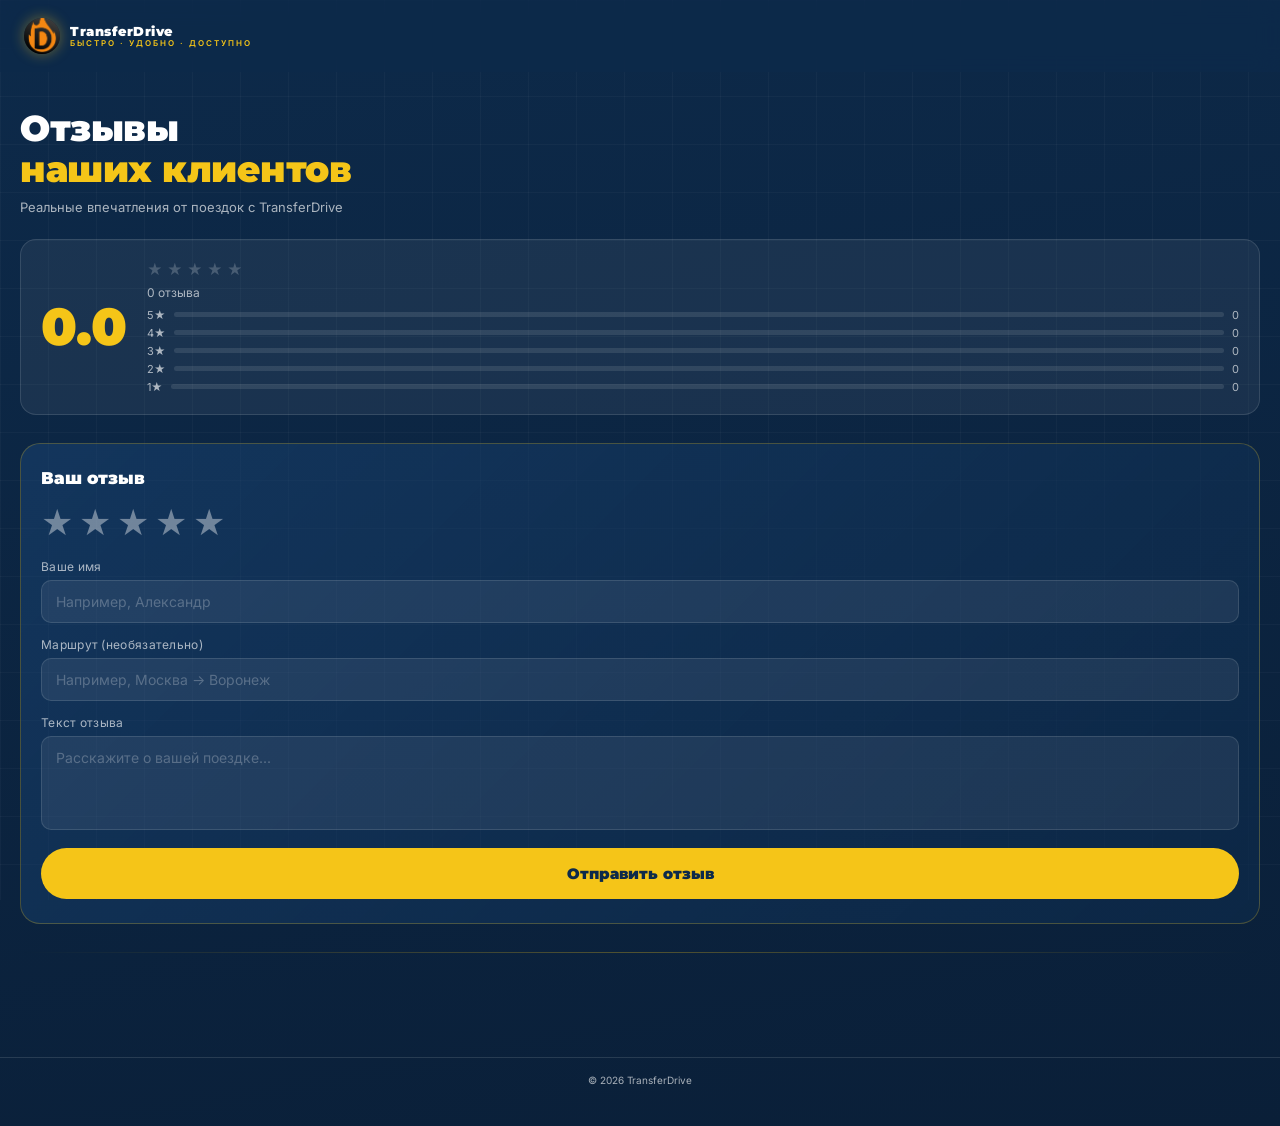
==== commit ba7da766: "Update reviews.html" ====
--- a/reviews.html
+++ b/reviews.html
@@ -9,6 +9,7 @@
 </head>
 
 <body>
+
 <div class="bg-grid"></div>
 
 <header>
--- a/style2.css
+++ b/style2.css
@@ -29,10 +29,10 @@
 header {
   position: sticky; top: 0; z-index: 10;
   display: flex; align-items: center; justify-content: space-between;
-  padding: 14px 20px;
-  border-bottom: 1px solid var(--bdr);
+  padding: 18px 24px;
+  border-bottom: 1px solid var(--border);
   backdrop-filter: blur(12px);
-  background: rgba(13,42,74,0.85);
+  background: rgba(13,42,74,0.7);
 }
 
 .logo { display: flex; align-items: center; gap: 10px; text-decoration: none; }
@@ -43,20 +43,6 @@
 }
 
 .logo-sub { font-size: 8px; letter-spacing: 2px; color: var(--gold); font-weight: 600; }
-
-.review-btn-header {
-  font-family: 'Montserrat', sans-serif;
-  font-weight: 700; font-size: 12px;
-  color: #0d2a4a;
-  background: var(--gold);
-  border: none; border-radius: 20px;
-  padding: 8px 16px; cursor: pointer;
-  text-decoration: none;
-  transition: background 0.15s, transform 0.15s;
-  white-space: nowrap;
-}
-
-.review-btn-header:hover { background: #ffe040; transform: translateY(-1px); }
 
 .page-title {
   position: relative; z-index: 5;
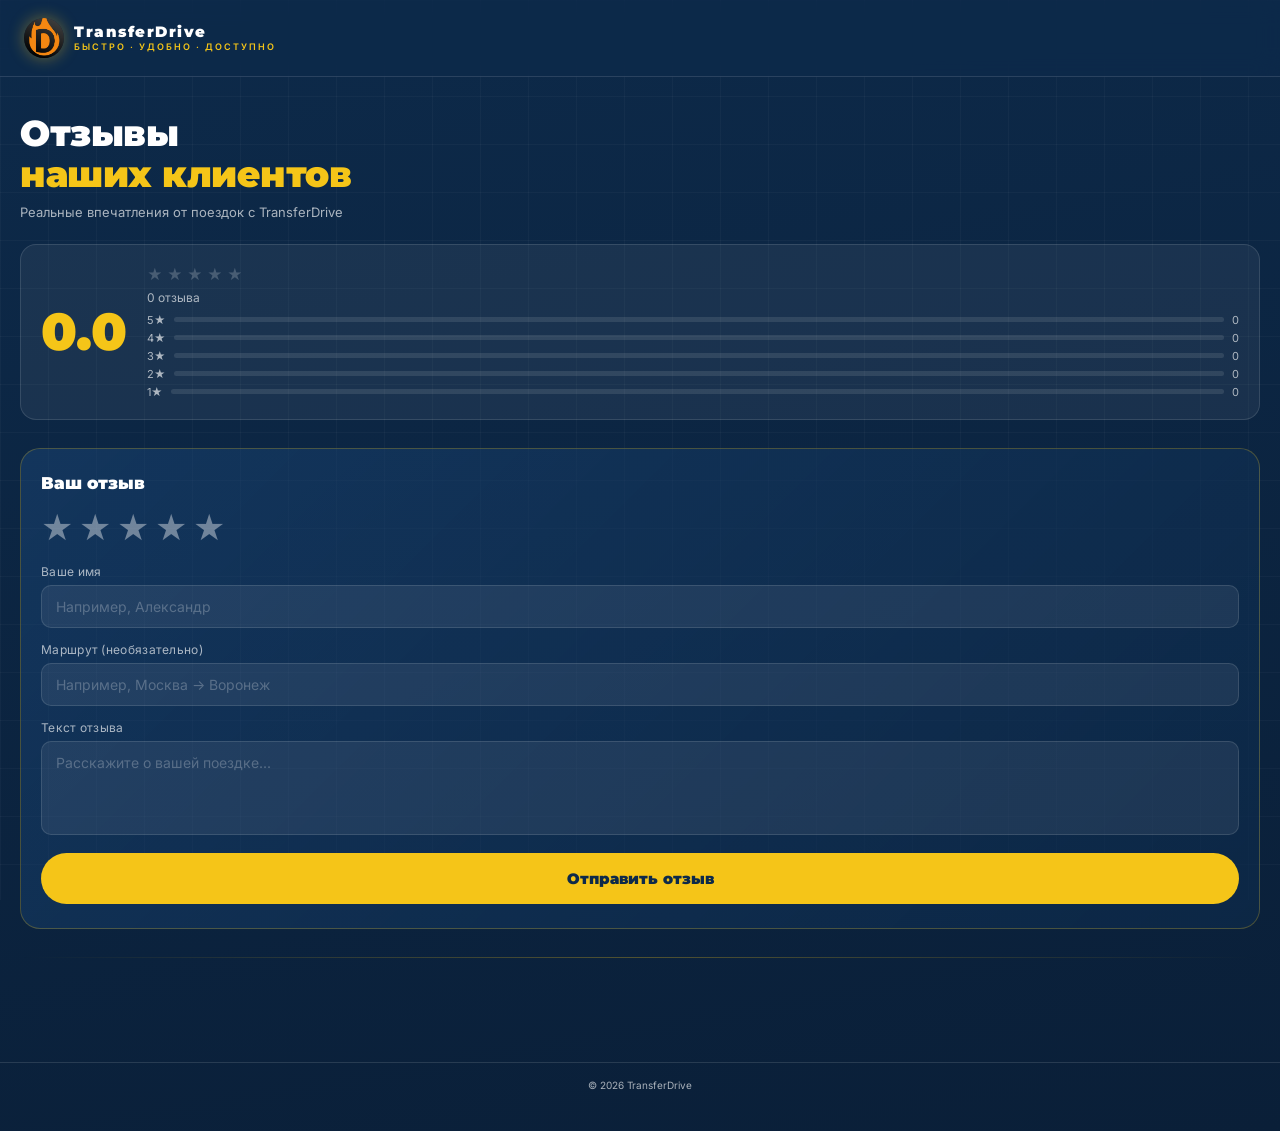
==== commit 102fa110: "Update reviews.html" ====
--- a/reviews.html
+++ b/reviews.html
@@ -13,13 +13,15 @@
 <div class="bg-grid"></div>
 
 <header>
-  <a href="index.html" class="logo">
-    <img src="assets/logo.jpg" style="width:36px;height:36px;border-radius:50%;object-fit:cover;box-shadow:0 0 14px rgba(245,197,24,0.4);">
-    <div>
-      <div class="logo-text">TransferDrive</div>
-      <div class="logo-sub">БЫСТРО · УДОБНО · ДОСТУПНО</div>
-    </div>
-  </a>
+  <div class="logo">
+    <a href="index.html" style="display:flex;align-items:center;gap:10px;text-decoration:none;">
+      <img src="assets/logo.jpg" style="width:40px; height:40px; border-radius:50%; object-fit:cover; box-shadow:0 0 16px rgba(245,197,24,0.4)">
+      <div>
+        <div class="logo-text">TransferDrive</div>
+        <div class="logo-sub">БЫСТРО · УДОБНО · ДОСТУПНО</div>
+      </div>
+    </a>
+  </div>
 </header>
 
 <div class="page-title">
--- a/style2.css
+++ b/style2.css
@@ -5,6 +5,7 @@
   --muted: rgba(255,255,255,0.65);
   --card: rgba(255,255,255,0.06);
   --bdr: rgba(255,255,255,0.12);
+  --border: rgba(255,255,255,0.12);
 }
 
 *, *::before, *::after { box-sizing: border-box; margin: 0; padding: 0; }
@@ -38,11 +39,36 @@
 .logo { display: flex; align-items: center; gap: 10px; text-decoration: none; }
 
 .logo-text {
-  font-family: 'Montserrat', sans-serif; font-weight: 900;
-  font-size: 13px; letter-spacing: 0.5px; color: var(--white); line-height: 1.1;
-}
-
-.logo-sub { font-size: 8px; letter-spacing: 2px; color: var(--gold); font-weight: 600; }
+  font-family: 'Montserrat', sans-serif;
+  font-weight: 900;
+  font-size: 15px;
+  letter-spacing: 1.5px;
+  color: var(--white);
+  line-height: 1.1;
+}
+
+.logo-sub {
+  font-size: 9px;
+  letter-spacing: 2px;
+  color: var(--gold);
+  font-weight: 600;
+}
+
+.review-btn-header {
+  font-family: 'Montserrat', sans-serif;
+  font-weight: 700; font-size: 12px;
+  color: #0d2a4a;
+  background: var(--gold);
+  border: none; border-radius: 20px;
+  padding: 8px 16px; cursor: pointer;
+  text-decoration: none;
+  transition: background 0.15s, transform 0.15s;
+  white-space: nowrap;
+}
+
+.review-btn-header:hover {
+  background: #ffe040; transform: translateY(-1px);
+}
 
 .page-title {
   position: relative; z-index: 5;
